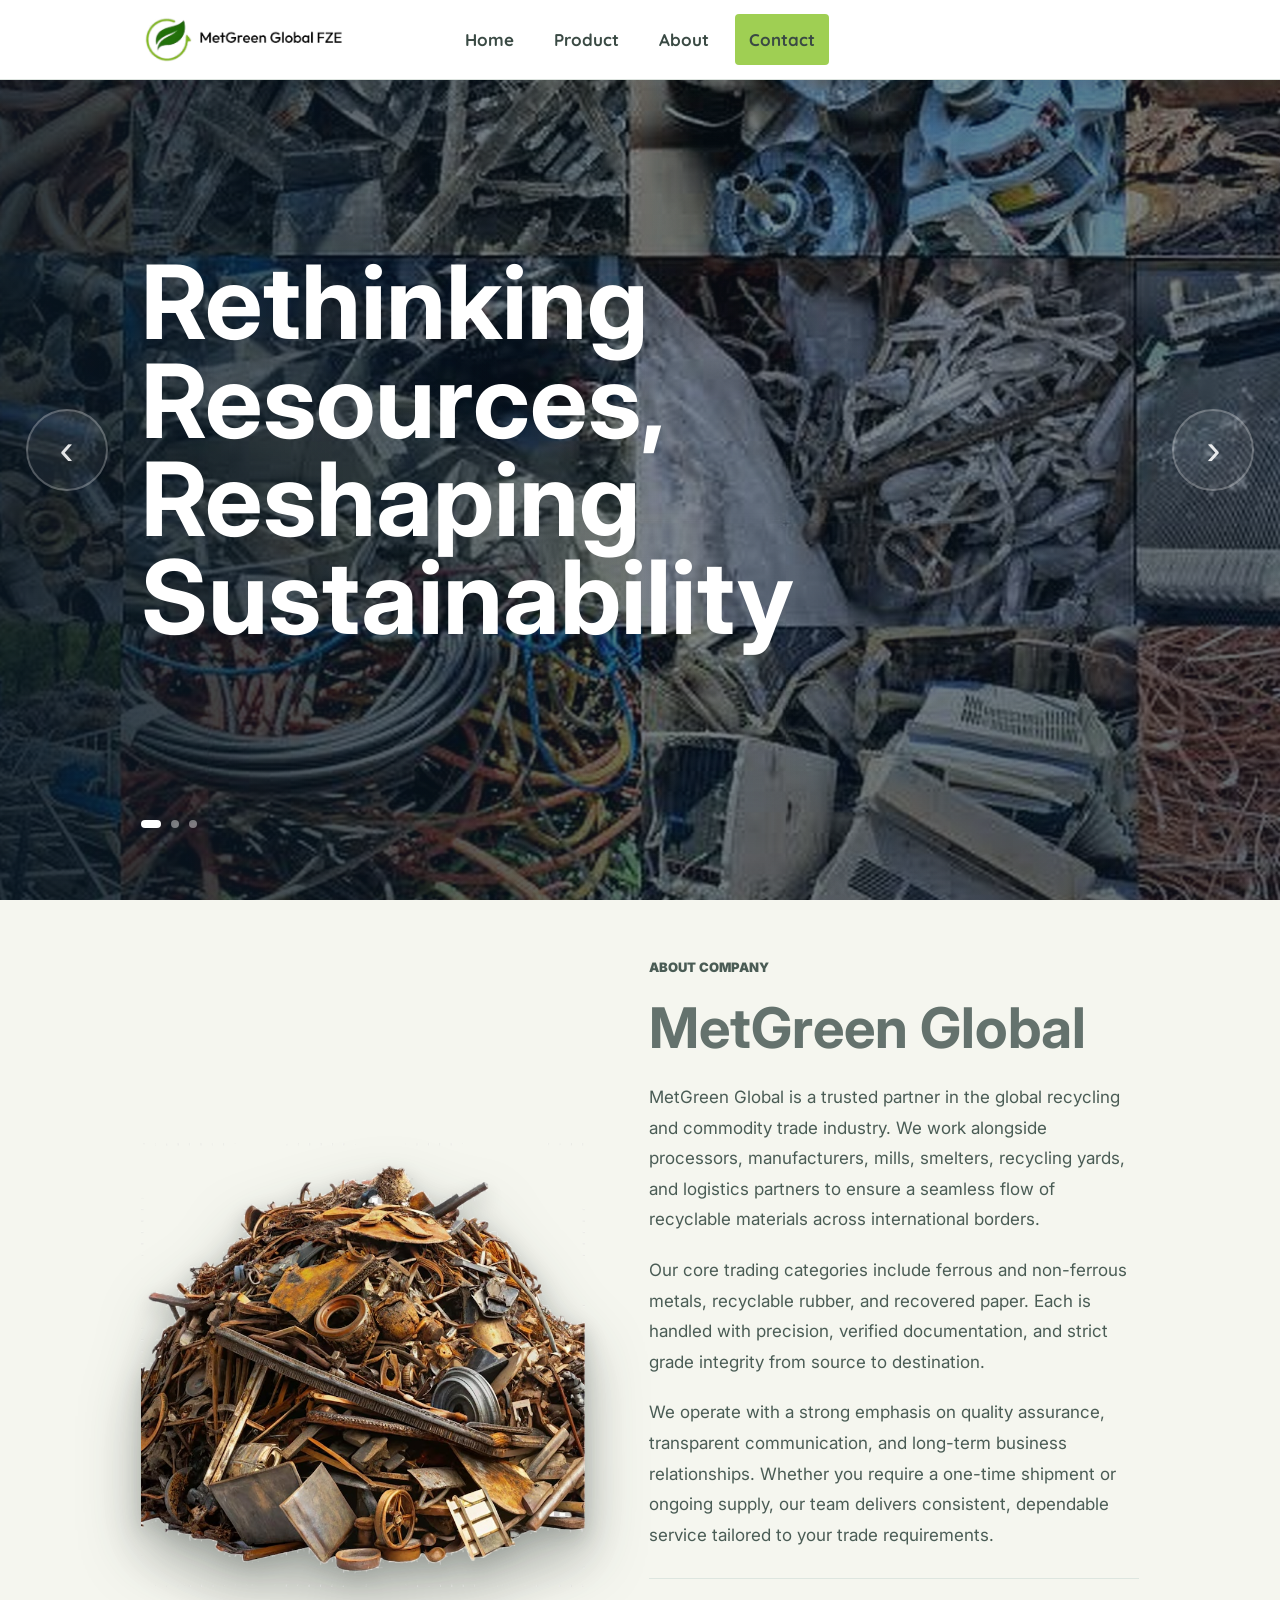
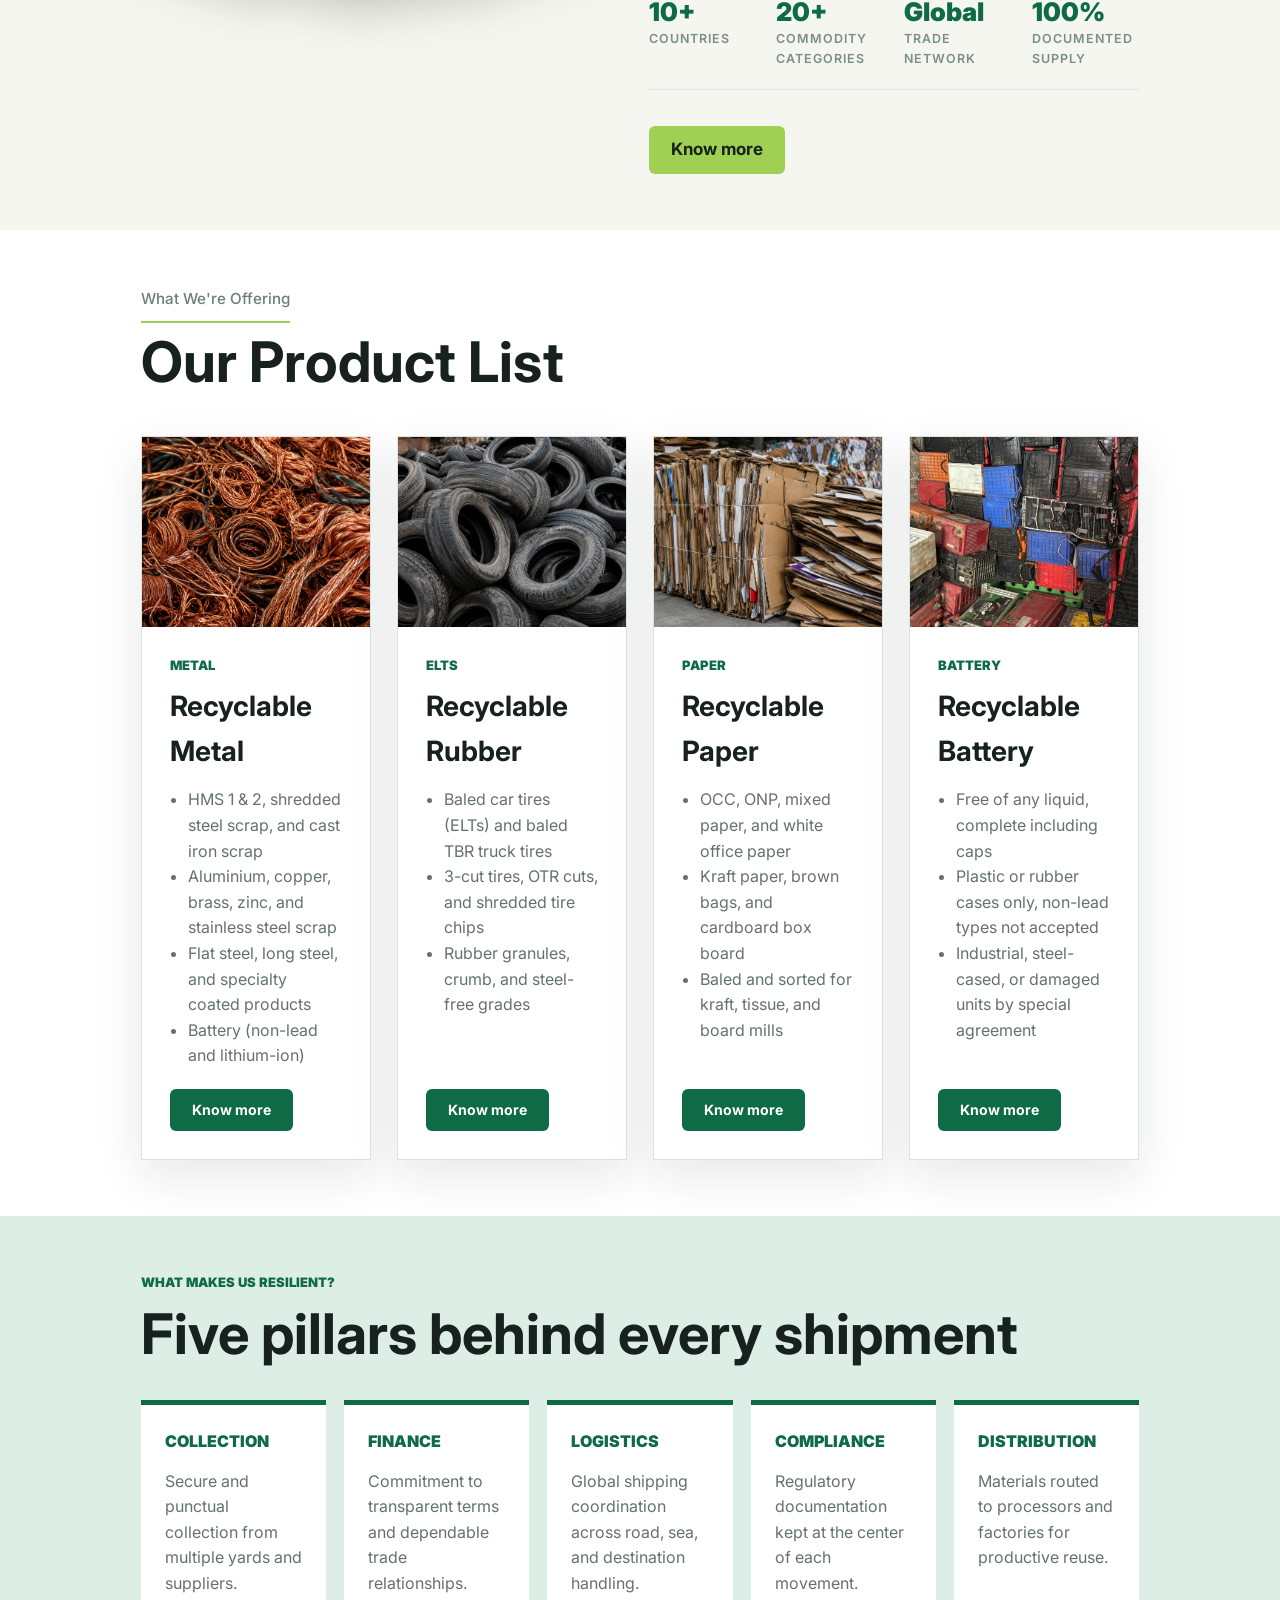
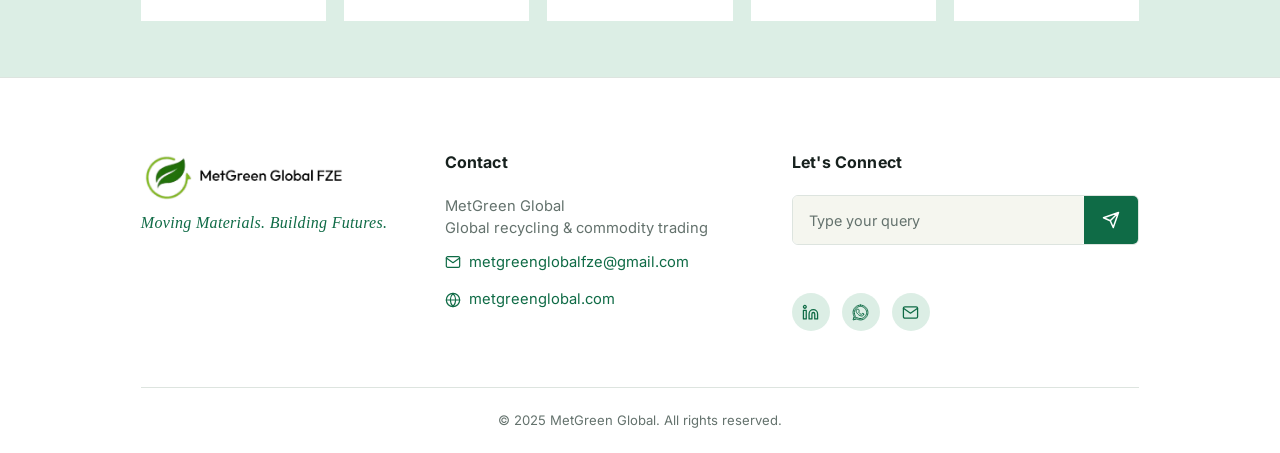
==== index.html @ 87e5426e "Add files via upload upload 1" ====
<!DOCTYPE html>
<html lang="en">
  <head>
    <meta charset="UTF-8" />
    <meta name="viewport" content="width=device-width, initial-scale=1.0" />
    <meta
      name="description"
      content="Met Green Global recycling commodities website for rubber, paper, metal, logistics, compliance, and global distribution."
    />
    <title>Met Green Global | Recycling for a Greener Tomorrow</title>
    <link rel="preconnect" href="https://fonts.googleapis.com" />
    <link rel="preconnect" href="https://fonts.gstatic.com" crossorigin />
    <link href="https://fonts.googleapis.com/css2?family=Inter:wght@400;500;600;700;800;900&display=swap" rel="stylesheet" />
    <link href="https://fonts.googleapis.com/css2?family=Quicksand:wght@500;600;700&display=swap" rel="stylesheet" />
    <link rel="stylesheet" href="styles.css" />
  </head>
  <body>
    <!-- Page transition loader -->
    <div id="page-loader" aria-hidden="true">
      <div class="loader-logo">
        <img src="logo-icon-transparent.png" alt="MetGreen Global logo" />
        <div class="loader-wordmark">
          <strong>MetGreen</strong>
          <small>Global</small>
        </div>
      </div>
      <div class="loader-bar"></div>
    </div>

    <header class="topbar">
      <a class="logo" href="#home" aria-label="Met Green Global home">
        <img class="logo-mark" src="metgreen-logo-footer.png" alt="Met Green Global FZE" />
      </a>

      <nav class="primary-nav" id="primary-nav" aria-label="Primary navigation">
        <a href="#home">Home</a>
        <a href="product.html">Product</a>
        <a href="about.html">About</a>
        <a class="nav-contact" href="contact.html">Contact</a>
      </nav>

      <button class="menu-toggle" type="button" aria-expanded="false" aria-controls="primary-nav">
        <span></span><span></span><span></span>
      </button>
    </header>

    <main>
      <section class="hero hero-slider" id="home" aria-label="Met Green Global highlights">
        <div class="hero-slide active slide-recycle" data-slide="0">
          <div class="slide-bg"></div>
          <div class="hero-copy">
            <h1>Rethinking Resources,<br />Reshaping Sustainability</h1>
          </div>
        </div>

        <div class="hero-slide slide-yard" data-slide="1">
          <div class="slide-bg"></div>
          <div class="hero-copy">
            <h1>Recycle The Present<br />Save The Future</h1>
          </div>
        </div>

        <div class="hero-slide slide-earth" data-slide="2">
          <div class="slide-bg"></div>
          <div class="hero-copy">
            <h1>Every Shipment,<br />A Step Toward A Greener Planet</h1>
          </div>
        </div>

        <div class="hero-controls" aria-label="Slider controls">
          <button class="hero-arrow" type="button" data-direction="-1" aria-label="Previous slide">‹</button>
          <button class="hero-arrow" type="button" data-direction="1" aria-label="Next slide">›</button>
        </div>

        <div class="hero-dots" aria-label="Choose slide">
          <button class="active" type="button" data-dot="0" aria-label="Show slide 1"></button>
          <button type="button" data-dot="1" aria-label="Show slide 2"></button>
          <button type="button" data-dot="2" aria-label="Show slide 3"></button>
        </div>
      </section>

      <!-- SERVICE STRIP — commented out for later use
      <section class="service-strip" aria-label="Company strengths">
        <article>
          <span class="service-number">01</span>
          <span class="service-icon" aria-hidden="true">
            <svg viewBox="0 0 24 24">
              <path d="M3 7h18M5 7l2 12h10l2-12M8 7V5a2 2 0 0 1 2-2h4a2 2 0 0 1 2 2v2" />
            </svg>
          </span>
          <h2>Global sourcing</h2>
          <p>Verified yards, recyclers, processors, and industrial supply partners.</p>
        </article>
        <article>
          <span class="service-number">02</span>
          <span class="service-icon" aria-hidden="true">
            <svg viewBox="0 0 24 24">
              <path d="M4 7h16v10H4zM8 7V5h8v2M8 17v2h8v-2M12 10v4M10 12h4" />
            </svg>
          </span>
          <h2>Trade finance</h2>
          <p>Clear purchase terms, timely communication, and reliable documentation.</p>
        </article>
        <article>
          <span class="service-number">03</span>
          <span class="service-icon" aria-hidden="true">
            <svg viewBox="0 0 24 24">
              <path d="M3 16V6h11v10M14 10h4l3 4v2h-7M7 18a2 2 0 1 0 0-4 2 2 0 0 0 0 4ZM18 18a2 2 0 1 0 0-4 2 2 0 0 0 0 4Z" />
            </svg>
          </span>
          <h2>Logistics control</h2>
          <p>Container planning, shipment coordination, and low-friction delivery.</p>
        </article>
      </section>
      -->

      <section class="about" id="about">
        <div class="about-main">
            <div class="about-media" aria-label="MetGreen Global recycling operations">
            <img
              class="about-img-main"
              src="scrap-metal-pile.png"
              alt="Large pile of assorted scrap metal ready for recycling"
            />
          </div>

          <div class="about-content">
            <div class="section-title">
              <p class="kicker">About Company</p>
              <h2>MetGreen Global</h2>
            </div>
            <p>
              MetGreen Global is a trusted partner in the global recycling and commodity trade industry. We work alongside processors, manufacturers, mills, smelters, recycling yards, and logistics partners to ensure a seamless flow of recyclable materials across international borders.
            </p>
            <p>
              Our core trading categories include ferrous and non-ferrous metals, recyclable rubber, and recovered paper. Each is handled with precision, verified documentation, and strict grade integrity from source to destination.
            </p>
            <p>
              We operate with a strong emphasis on quality assurance, transparent communication, and long-term business relationships. Whether you require a one-time shipment or ongoing supply, our team delivers consistent, dependable service tailored to your trade requirements.
            </p>
            <div class="about-stats-row">
              <div class="about-stat-item">
                <strong>10+</strong>
                <span>Countries</span>
              </div>
              <div class="about-stat-item">
                <strong>20+</strong>
                <span>Commodity Categories</span>
              </div>
              <div class="about-stat-item">
                <strong>Global</strong>
                <span>Trade Network</span>
              </div>
              <div class="about-stat-item">
                <strong>100%</strong>
                <span>Documented Supply</span>
              </div>
            </div>
            <a class="btn dark" href="about.html">Know more</a>
          </div>
        </div>
      </section>

      <section class="offerings" id="products">
        <div class="section-title center">
          <p class="offering-label">What We're Offering</p>
          <h2>Our Product List</h2>
        </div>

        <div class="offering-grid">
          <article class="offering-card" id="metal">
            <img
              src="Metals.png"
              alt="Metal scrap and industrial processing area"
            />
            <div>
              <p>Metal</p>
              <h3>Recyclable Metal</h3>
              <ul>
                <li>HMS 1 &amp; 2, shredded steel scrap, and cast iron scrap</li>
                <li>Aluminium, copper, brass, zinc, and stainless steel scrap</li>
                <li>Flat steel, long steel, and specialty coated products</li>
                <li>Battery (non-lead and lithium-ion)</li>
              </ul>
              <a href="metal.html">Know more</a>
            </div>
          </article>

          <article class="offering-card" id="rubber">
            <img
              src="tire.png"
              alt="Baled tire material ready for recycling"
            />
            <div>
              <p>ELTs</p>
              <h3>Recyclable Rubber</h3>
              <ul>
                <li>Baled car tires (ELTs) and baled TBR truck tires</li>
                <li>3-cut tires, OTR cuts, and shredded tire chips</li>
                <li>Rubber granules, crumb, and steel-free grades</li>
              </ul>
              <a href="rubber.html">Know more</a>
            </div>
          </article>

          <article class="offering-card" id="paper">
            <img
              src="paper.png"
              alt="Compressed paper and cardboard bales"
            />
            <div>
              <p>Paper</p>
              <h3>Recyclable Paper</h3>
              <ul>
                <li>OCC, ONP, mixed paper, and white office paper</li>
                <li>Kraft paper, brown bags, and cardboard box board</li>
                <li>Baled and sorted for kraft, tissue, and board mills</li>
              </ul>
              <a href="paper.html">Know more</a>
            </div>
          </article>

          <article class="offering-card" id="battery">
            <img
              src="battery-scrap.jpg"
              alt="Stacked scrap lead-acid batteries ready for recycling"
            />
            <div>
              <p>Battery</p>
              <h3>Recyclable Battery</h3>
              <ul>
                <li>Free of any liquid, complete including caps</li>
                <li>Plastic or rubber cases only, non-lead types not accepted</li>
                <li>Industrial, steel-cased, or damaged units by special agreement</li>
              </ul>
              <a href="battery.html">Know more</a>
            </div>
          </article>
        </div>
      </section>

      <section class="resilience">
        <div class="section-title">
          <p class="kicker">What makes us resilient?</p>
          <h2>Five pillars behind every shipment</h2>
        </div>
        <div class="pillar-grid">
          <article>
            <span>COLLECTION</span>
            <p>Secure and punctual collection from multiple yards and suppliers.</p>
          </article>
          <article>
            <span>FINANCE</span>
            <p>Commitment to transparent terms and dependable trade relationships.</p>
          </article>
          <article>
            <span>LOGISTICS</span>
            <p>Global shipping coordination across road, sea, and destination handling.</p>
          </article>
          <article>
            <span>COMPLIANCE</span>
            <p>Regulatory documentation kept at the center of each movement.</p>
          </article>
          <article>
            <span>DISTRIBUTION</span>
            <p>Materials routed to processors and factories for productive reuse.</p>
          </article>
        </div>
      </section>

    </main>

    <footer class="footer">
      <div class="footer-main">
        <!-- Brand -->
        <div class="footer-brand">
          <a class="logo" href="#home" aria-label="Met Green Global home">
            <img class="logo-mark" src="metgreen-logo-footer.png" alt="Met Green Global FZE" />
          </a>
          <p class="footer-tagline">Moving Materials. Building Futures.</p>
        </div>


        <!-- Contact -->
        <div class="footer-col">
          <h4>Contact</h4>
          <ul class="footer-contact-list">
            <li>MetGreen Global<br/>Global recycling &amp; commodity trading</li>
            <li>
              <a href="https://mail.google.com/mail/?view=cm&amp;fs=1&amp;to=metgreenglobalfze@gmail.com" target="_blank" rel="noopener noreferrer">
                <svg viewBox="0 0 24 24"><path d="M4 4h16c1.1 0 2 .9 2 2v12c0 1.1-.9 2-2 2H4c-1.1 0-2-.9-2-2V6c0-1.1.9-2 2-2z"/><path d="M22 6l-10 7L2 6"/></svg>
                metgreenglobalfze@gmail.com
              </a>
            </li>
            <li>
              <a href="https://metgreenglobal.com" target="_blank" rel="noopener noreferrer">
                <svg viewBox="0 0 24 24"><circle cx="12" cy="12" r="10"/><path d="M2 12h20M12 2a15.3 15.3 0 0 1 4 10 15.3 15.3 0 0 1-4 10 15.3 15.3 0 0 1-4-10 15.3 15.3 0 0 1 4-10z"/></svg>
                metgreenglobal.com
              </a>
            </li>
          </ul>
        </div>

        <!-- Newsletter -->
        <div class="footer-col">
          <h4>Let's Connect</h4>
          <form class="footer-newsletter-form" onsubmit="return false;">
            <input type="text" placeholder="Type your query" aria-label="Your query" />
            <button type="submit" aria-label="Send query">
              <svg viewBox="0 0 24 24"><path d="M22 2L11 13M22 2l-7 20-4-9-9-4 20-7z"/></svg>
            </button>
          </form>
          <div class="footer-socials">
            <a href="#" aria-label="LinkedIn">
              <svg viewBox="0 0 24 24"><path d="M16 8a6 6 0 0 1 6 6v7h-4v-7a2 2 0 0 0-2-2 2 2 0 0 0-2 2v7h-4v-7a6 6 0 0 1 6-6z"/><rect x="2" y="9" width="4" height="12"/><circle cx="4" cy="4" r="2"/></svg>
            </a>
            <a href="https://wa.me/971554835509" target="_blank" rel="noopener noreferrer" aria-label="WhatsApp">
              <svg viewBox="0 0 32 32" fill="currentColor"><path d="M16 2C8.28 2 2 8.28 2 16c0 2.46.67 4.88 1.95 7.02L2 30l7.18-1.88A13.94 13.94 0 0 0 16 30c7.72 0 14-6.28 14-14S23.72 2 16 2zm0 25.5c-2.2 0-4.35-.6-6.22-1.72l-.45-.27-4.26 1.12 1.13-4.14-.3-.47A11.44 11.44 0 0 1 4.5 16C4.5 9.6 9.6 4.5 16 4.5S27.5 9.6 27.5 16 22.4 27.5 16 27.5zm6.27-8.55c-.34-.17-2.03-1-2.35-1.12-.32-.11-.55-.17-.78.17-.23.34-.9 1.12-1.1 1.35-.2.23-.4.26-.74.09-.34-.17-1.44-.53-2.74-1.69-1.01-.9-1.7-2.01-1.9-2.35-.2-.34-.02-.52.15-.69.15-.15.34-.4.51-.6.17-.2.23-.34.34-.57.11-.23.06-.43-.03-.6-.09-.17-.78-1.88-1.07-2.57-.28-.67-.57-.58-.78-.59H9.8c-.23 0-.6.09-.91.43-.31.34-1.2 1.17-1.2 2.86s1.23 3.32 1.4 3.55c.17.23 2.42 3.7 5.87 5.19.82.35 1.46.56 1.96.72.82.26 1.57.22 2.16.13.66-.1 2.03-.83 2.32-1.63.29-.8.29-1.49.2-1.63-.08-.14-.31-.23-.65-.4z"/></svg>
            </a>
            <a href="https://mail.google.com/mail/?view=cm&amp;fs=1&amp;to=metgreenglobalfze@gmail.com" target="_blank" rel="noopener noreferrer" aria-label="Email">
              <svg viewBox="0 0 24 24"><path d="M4 4h16c1.1 0 2 .9 2 2v12c0 1.1-.9 2-2 2H4c-1.1 0-2-.9-2-2V6c0-1.1.9-2 2-2z"/><path d="M22 6l-10 7L2 6"/></svg>
            </a>
          </div>
        </div>
      </div>
      <div class="footer-bottom">
        &copy; 2025 MetGreen Global. All rights reserved.
      </div>
    </footer>

    <script src="script.js"></script>
  </body>
</html>
---- styles.css ----
:root {
  --ink: #17211e;
  --muted: #64726d;
  --green: #0f6b46;
  --green-2: #dceee5;
  --lime: #9fcf53;
  --sand: #f5f6ef;
  --paper: #ffffff;
  --line: #dde4df;
  --shadow: 0 16px 44px rgba(23, 33, 30, 0.1);
}

* {
  box-sizing: border-box;
}

html {
  scroll-behavior: smooth;
}

body {
  margin: 0;
  color: var(--ink);
  background: var(--sand);
  font-family: 'Inter', Arial, Helvetica, sans-serif;
  line-height: 1.6;
}

a {
  color: inherit;
  text-decoration: none;
}

img {
  display: block;
  max-width: 100%;
}

.topbar {
  position: fixed;
  top: 0;
  left: 0;
  right: 0;
  z-index: 50;
  display: grid;
  grid-template-columns: 1fr auto 1fr;
  align-items: center;
  min-height: 80px;
  padding: 0 11vw;
  background: #ffffff;
  border-bottom: 1px solid var(--line);
  box-shadow: 0 2px 16px rgba(23, 33, 30, 0.08);
}

.topbar::after { display: none; }

.logo {
  display: inline-flex;
  align-items: center;
  gap: 12px;
  min-width: max-content;
  padding: 4px 0;
  transition: transform 180ms ease;
}

.logo:hover {
  transform: translateY(-1px);
}

.logo-mark {
  display: block;
  height: 48px;
  width: auto;
}

.logo-emblem {
  position: relative;
  display: grid;
  width: 58px;
  height: 58px;
  place-items: center;
  background: transparent;
  border: 0;
  border-radius: 50%;
  box-shadow: none;
}

.logo-emblem::after {
  display: none;
}

.logo-emblem svg {
  position: relative;
  z-index: 1;
  width: 58px;
  height: 58px;
  filter: drop-shadow(0 3px 3px rgba(19, 76, 31, 0.18));
}

.logo-ring,
.logo-arrow {
  display: initial;
  fill: none;
  stroke-linecap: round;
  stroke-linejoin: round;
  stroke-width: 5.2;
}

.logo-leaf {
  stroke: rgba(255, 255, 255, 0.26);
  stroke-width: 0.8;
}

.logo-wordmark {
  display: grid;
  gap: 2px;
}

.logo-wordmark strong {
  color: #fff;
  font-size: 23px;
  line-height: 1;
  letter-spacing: 0;
  text-shadow: 0 1px 4px rgba(0,0,0,0.3);
}

.logo-wordmark small {
  color: #9fcf53;
  font-size: 12px;
  font-weight: 900;
  letter-spacing: 0.12em;
  line-height: 1;
  text-transform: uppercase;
}

.nav-left {
  display: flex;
  align-items: center;
  gap: 4px;
  justify-content: flex-start;
}

.nav-right {
  display: flex;
  align-items: center;
  gap: 4px;
  justify-content: flex-end;
}

.primary-nav {
  display: flex;
  justify-content: flex-end;
  gap: 12px;
  color: #3a4a44;
  font-weight: 700;
  font-family: "Quicksand", "Inter", sans-serif;
}

.nav-left a,
.nav-right a {
  padding: 10px 16px;
  border-radius: 4px;
  font-weight: 700;
  font-size: 0.95rem;
  color: var(--ink);
  text-decoration: none;
  transition: color 0.15s, background 0.15s;
}

.nav-left a:hover,
.nav-right a:hover {
  color: var(--green);
  background: #eef7ea;
}

.primary-nav a {
  padding: 12px 14px;
  border-radius: 4px;
  font-size: 1.0625rem;
}

.primary-nav a:hover {
  color: var(--green);
  background: #eef7ea;
}

.primary-nav a:hover,
.text-link:hover,
.footer a:hover {
  color: var(--green);
}

.btn {
  display: inline-flex;
  align-items: center;
  justify-content: center;
  min-height: 48px;
  padding: 0 22px;
  border-radius: 4px;
  font-weight: 800;
}

.nav-contact {
  color: #3a4a44;
  background: var(--lime);
}

.btn.dark,
.btn.light {
  color: #17211e;
  background: #9fcf53;
  border: 0;
  cursor: pointer;
  border-radius: 6px;
  font-weight: 700;
}

.btn.light {
  background: rgba(255, 255, 255, 0.18);
  border: 1px solid rgba(255, 255, 255, 0.48);
  backdrop-filter: blur(8px);
}

.btn.dark:hover,
.btn.light:hover,
.nav-contact:hover {
  color: #17211e;
  background: #b5dd6a;
}

.nav-contact:hover {
  color: #3a4a44;
}

.menu-toggle {
  display: none;
  width: 44px;
  height: 44px;
  padding: 10px;
  background: transparent;
  border: 1px solid var(--line);
  border-radius: 6px;
}

.menu-toggle span {
  display: block;
  height: 2px;
  margin: 5px 0;
  background: var(--ink);
}

.kicker {
  margin: 0 0 12px;
  color: var(--green);
  font-size: 13px;
  font-weight: 900;
  letter-spacing: 0;
  text-transform: uppercase;
}

section {
  padding: 56px 11vw;
}

.hero {
  position: relative;
  min-height: 100vh;
  padding: 0;
  overflow: hidden;
  color: #fff;
  background: #0f1815;
}

.hero-slide {
  position: absolute;
  inset: 0;
  display: flex;
  align-items: center;
  min-height: inherit;
  padding: 8vw 11vw;
  opacity: 0;
  visibility: hidden;
  transition: opacity 700ms ease, visibility 700ms ease;
  overflow: hidden;
  pointer-events: none;
}

.hero-slide.active {
  pointer-events: auto;
}

.slide-bg {
  position: absolute;
  inset: 0;
  background-position: center;
  background-size: cover;
  transform: scale(1);
  z-index: 0;
}

@keyframes kenBurnsIn {
  from { transform: scale(1); }
  to   { transform: scale(1.12); }
}

.hero-slide::before {
  position: absolute;
  inset: 0;
  content: "";
  z-index: 1;
  background:
    linear-gradient(90deg, rgba(8, 22, 34, 0.82), rgba(8, 22, 34, 0.34) 55%, rgba(8, 22, 34, 0.46)),
    linear-gradient(180deg, rgba(8, 22, 34, 0.1), rgba(8, 22, 34, 0.34));
}

.hero-slide.active {
  opacity: 1;
  visibility: visible;
}

.hero-slide.active .slide-bg {
  animation: kenBurnsIn 8s ease-in-out forwards;
}

.slide-ship .slide-bg {
  background-image: url("hero-metal-trade.jpg");
  background-position: center 12%;
}
.slide-recycle .slide-bg {
  background-image: url("hero-scrap-collage.jpg");
}
.slide-yard .slide-bg {
  background-image: url("hero-recycle-yard.jpg");
}
.slide-containers .slide-bg {
  background-image: url("hero-containers.jpg");
}
.slide-earth .slide-bg {
  background-image: url("hero-earth.jpg");
}


.hero-copy {
  position: relative;
  z-index: 1;
  max-width: 860px;
}

@keyframes heroSlideIn {
  from {
    opacity: 0;
    transform: translateY(48px);
  }
  to {
    opacity: 1;
    transform: translateY(0);
  }
}

.hero-slide.active .hero-copy {
  animation: heroSlideIn 0.75s cubic-bezier(0.22, 0.61, 0.36, 1) both;
}

.hero-slide.active .hero-copy h1 {
  animation: heroSlideIn 0.75s 0.1s cubic-bezier(0.22, 0.61, 0.36, 1) both;
}

.hero .kicker {
  color: rgba(255, 255, 255, 0.78);
}

.hero h1 {
  max-width: 900px;
  margin: 0;
  color: #fff;
  font-size: clamp(54px, 8vw, 118px);
  line-height: 0.96;
  letter-spacing: 0;
}

.hero p {
  max-width: 680px;
  margin: 28px 0;
  color: rgba(255, 255, 255, 0.82);
  font-size: 21px;
}

.hero .btn {
  width: fit-content;
}

.hero-controls {
  position: absolute;
  z-index: 10;
  top: 50%;
  left: 0;
  right: 0;
  display: flex;
  justify-content: space-between;
  padding: 0 2vw;
  transform: translateY(-50%);
  pointer-events: none;
}

.hero-controls .hero-arrow {
  pointer-events: all;
  cursor: pointer;
}

.hero-arrow {
  display: grid;
  width: 82px;
  height: 82px;
  place-items: center;
  color: rgba(255, 255, 255, 0.88);
  background: rgba(255, 255, 255, 0.07);
  border: 2px solid rgba(255, 255, 255, 0.24);
  border-radius: 50%;
  font-size: 42px;
  line-height: 1;
  cursor: pointer;
}

.hero-arrow:hover {
  background: rgba(15, 107, 70, 0.66);
  border-color: rgba(255, 255, 255, 0.56);
}

.hero-dots {
  position: absolute;
  z-index: 2;
  bottom: 72px;
  left: 11vw;
  display: flex;
  gap: 10px;
}

.hero-dots button {
  width: 8px;
  height: 8px;
  padding: 0;
  background: rgba(255, 255, 255, 0.42);
  border: 0;
  border-radius: 50%;
  cursor: pointer;
}

.hero-dots button.active {
  width: 20px;
  background: #fff;
  border-radius: 99px;
}

.service-strip {
  display: grid;
  grid-template-columns: repeat(3, minmax(0, 1fr));
  gap: 0;
  padding: 0;
  background:
    radial-gradient(circle at 18% 0%, rgba(159, 207, 83, 0.16), transparent 28%),
    linear-gradient(135deg, #101b17, #14231e);
}

.service-strip article {
  position: relative;
  min-height: 220px;
  padding: 42px 46px 46px;
  color: #fff;
  border-right: 1px solid rgba(255, 255, 255, 0.12);
  overflow: hidden;
  transition: background 200ms ease, transform 200ms ease;
}

.service-strip article::before {
  position: absolute;
  inset: auto 28px 0;
  height: 4px;
  content: "";
  background: linear-gradient(90deg, var(--lime), var(--green));
  border-radius: 999px 999px 0 0;
  opacity: 0.78;
}

.service-strip article::after {
  position: absolute;
  top: -70px;
  right: -50px;
  width: 170px;
  height: 170px;
  content: "";
  background: rgba(159, 207, 83, 0.08);
  border-radius: 50%;
}

.service-strip article:hover {
  background: rgba(255, 255, 255, 0.035);
  transform: translateY(-3px);
}

.service-strip article:last-child {
  border-right: 0;
}

.service-number {
  position: relative;
  z-index: 1;
  display: inline-block;
  color: var(--lime);
  font-size: 15px;
  font-weight: 900;
}

.service-icon {
  position: relative;
  z-index: 1;
  display: grid;
  width: 54px;
  height: 54px;
  margin: 20px 0 18px;
  place-items: center;
  color: #fff;
  background: rgba(255, 255, 255, 0.08);
  border: 1px solid rgba(159, 207, 83, 0.35);
  border-radius: 8px;
}

.service-icon svg {
  width: 28px;
  height: 28px;
}

.service-icon path {
  fill: none;
  stroke: currentColor;
  stroke-linecap: round;
  stroke-linejoin: round;
  stroke-width: 1.8;
}

.service-strip h2 {
  position: relative;
  z-index: 1;
  margin: 0 0 10px;
  font-size: 28px;
  line-height: 1.12;
}

.service-strip p {
  position: relative;
  z-index: 1;
  max-width: 520px;
  margin: 0;
  color: rgba(255, 255, 255, 0.7);
  font-size: 17px;
}

.section-title h2 {
  margin: 0;
  font-size: clamp(30px, 4.4vw, 56px);
  line-height: 1.05;
  letter-spacing: 0;
}

.section-title.center {
  max-width: 820px;
  margin: 0 0 44px;
  text-align: left;
}

.offering-label {
  font-size: 0.95rem;
  font-weight: 500;
  color: #6b7f79;
  margin: 0 0 10px;
  padding-bottom: 10px;
  border-bottom: 2px solid #9fcf53;
  display: inline-block;
}

.about {
  background: var(--sand);
}

.about-main {
  display: grid;
  grid-template-columns: minmax(360px, 0.95fr) minmax(0, 1.05fr);
  gap: 64px;
  align-items: center;
}

.about-media {
  position: relative;
}

.about-media img {
  width: 100%;
  height: auto;
  object-fit: contain;
  filter: drop-shadow(0 28px 30px rgba(23, 33, 30, 0.3))
    drop-shadow(0 8px 10px rgba(23, 33, 30, 0.18));
}

.about-badge {
  position: absolute;
  right: 36px;
  bottom: 240px;
  display: grid;
  width: 160px;
  height: 160px;
  place-items: center;
  padding: 22px;
  color: #fff;
  text-align: center;
  background: var(--green);
  border: 8px solid var(--sand);
  border-radius: 50%;
  box-shadow: var(--shadow);
}

.about-badge strong {
  display: block;
  font-size: 28px;
  line-height: 1;
}

.about-badge span {
  font-size: 13px;
  font-weight: 800;
  line-height: 1.25;
}

.about-content {
  color: var(--muted);
  font-size: 17px;
  display: flex;
  flex-direction: column;
  gap: 0;
}

.about-content .section-title {
  margin-bottom: 1.4em;
}

.about-content p {
  margin: 0 0 20px;
  line-height: 1.8;
  color: #4a5c55;
}

.about-content p:first-of-type {
  margin-top: 0;
}

.about-content .btn {
  margin-top: 12px;
  align-self: flex-start;
}

.about-stats-row {
  display: flex;
  flex-wrap: nowrap;
  gap: 16px 20px;
  margin: 8px 0 24px;
  padding: 20px 0;
  border-top: 1px solid #dde6e0;
  border-bottom: 1px solid #dde6e0;
}

.about-stat-item {
  display: flex;
  flex-direction: column;
  flex: 1 1 0;
  min-width: 0;
  gap: 4px;
}

.about-stat-item strong {
  font-size: 1.6rem;
  font-weight: 900;
  color: #0f6b46;
  line-height: 1;
}

.about-stat-item span {
  font-size: 0.78rem;
  text-transform: uppercase;
  letter-spacing: 0.08em;
  color: #7a8f87;
  font-weight: 600;
}

.text-link {
  display: inline-flex;
  margin-top: 12px;
  color: var(--ink);
  font-weight: 900;
  border-bottom: 2px solid var(--green);
}

.offerings {
  background: var(--paper);
}

.offering-grid {
  display: grid;
  grid-template-columns: repeat(4, minmax(0, 1fr));
  gap: 26px;
}

.offering-card {
  display: grid;
  grid-template-rows: auto 1fr;
  min-height: 100%;
  overflow: hidden;
  position: relative;
  background: var(--paper);
  border: 1px solid var(--line);
  box-shadow: var(--shadow);
  transition: transform 0.3s ease, box-shadow 0.3s ease;
}

.offering-card:hover {
  transform: translateY(-4px);
  box-shadow: 0 24px 56px rgba(23, 33, 30, 0.16);
}

.offering-card::after {
  content: "";
  position: absolute;
  inset: 0;
  background: linear-gradient(
    115deg,
    transparent 25%,
    rgba(255, 255, 255, 0.5) 45%,
    rgba(159, 207, 83, 0.55) 50%,
    rgba(255, 255, 255, 0.5) 55%,
    transparent 75%
  );
  transform: translateX(-130%);
  transition: transform 0.85s ease;
  pointer-events: none;
  z-index: 2;
}

.offering-card:hover::after {
  transform: translateX(130%);
}

.offering-card img {
  width: 100%;
  aspect-ratio: 1.2 / 1;
  object-fit: cover;
}

.offering-card div {
  padding: 28px;
  display: flex;
  flex-direction: column;
}

.offering-card p {
  margin: 0 0 8px;
  color: var(--green);
  font-size: 13px;
  font-weight: 900;
  text-transform: uppercase;
}

.offering-card h3 {
  margin: 0 0 14px;
  font-size: 28px;
}

.offering-card ul {
  min-height: 122px;
  margin: 0 0 20px;
  padding-left: 18px;
  color: var(--muted);
}

.offering-card a {
  display: inline-block;
  align-self: flex-start;
  margin-top: auto;
  padding: 10px 22px;
  background: #0f6b46;
  color: #fff;
  font-weight: 700;
  font-size: 0.88rem;
  border-radius: 6px;
  text-decoration: none;
  transition: background 0.2s;
}
.offering-card a:hover {
  background: #9fcf53;
  color: #17211e;
}

.resilience {
  background: var(--green-2);
}

.pillar-grid {
  display: grid;
  grid-template-columns: repeat(5, minmax(0, 1fr));
  gap: 18px;
  margin-top: 36px;
}

.pillar-grid article {
  min-height: 190px;
  padding: 24px;
  background: var(--paper);
  border-top: 5px solid var(--green);
}

.pillar-grid span {
  display: block;
  margin-bottom: 14px;
  color: var(--green);
  font-weight: 900;
}

.pillar-grid p {
  margin: 0;
  color: var(--muted);
}

.journey {
  background: var(--sand);
}

.timeline {
  display: grid;
  grid-template-columns: repeat(4, minmax(0, 1fr));
  border: 1px solid var(--line);
  background: var(--paper);
}

.timeline article {
  padding: 32px;
  border-right: 1px solid var(--line);
}

.timeline article:last-child {
  border-right: 0;
}

.timeline time {
  color: var(--green);
  font-size: 36px;
  font-weight: 900;
  line-height: 1;
}

.timeline h3 {
  margin: 20px 0 10px;
  font-size: 22px;
}

.timeline p {
  margin: 0;
  color: var(--muted);
}

label {
  display: grid;
  gap: 8px;
  color: var(--ink);
  font-weight: 900;
}

input,
select,
textarea {
  width: 100%;
  min-height: 48px;
  padding: 12px 14px;
  color: var(--ink);
  background: var(--paper);
  border: 1px solid #cfd9d4;
  border-radius: 4px;
  font: inherit;
}

textarea {
  resize: vertical;
}

.form-status {
  min-height: 24px;
  margin: 0;
  color: var(--green);
  font-weight: 900;
}

.footer {
  background: #fff;
  color: var(--ink);
  padding: 72px 11vw 0;
  border-top: 1px solid var(--line);
}

.footer-main {
  display: grid;
  grid-template-columns: 1.4fr 1.6fr 1.6fr;
  gap: 0;
  padding-bottom: 56px;
  border-bottom: 1px solid var(--line);
  justify-content: space-between;
  align-items: start;
}

.footer-brand .logo {
  margin-bottom: 6px;
}

.footer-brand .logo .logo-wordmark strong {
  color: var(--ink);
  text-shadow: none;
}

.footer-tagline {
  font-family: 'Georgia', 'Times New Roman', serif;
  font-style: italic;
  font-size: 1rem;
  color: var(--green);
  letter-spacing: 0.02em;
  margin: 0;
  line-height: 1.4;
}

.footer-col h4 {
  font-size: 1rem;
  font-weight: 700;
  color: var(--ink);
  margin: 0 0 20px;
  letter-spacing: 0.01em;
}

.footer-col nav {
  display: flex;
  flex-direction: column;
  gap: 12px;
}

.footer-col nav a {
  color: var(--muted);
  font-size: 0.92rem;
  text-decoration: none;
  transition: color 0.2s;
}

.footer-col nav a:hover { color: var(--green); }

.footer-contact-list {
  list-style: none;
  padding: 0;
  margin: 0;
  display: flex;
  flex-direction: column;
  gap: 12px;
}

.footer-contact-list li {
  color: var(--muted);
  font-size: 0.92rem;
  line-height: 1.5;
}

.footer-contact-list li a {
  color: var(--green);
  text-decoration: none;
  display: inline-flex;
  align-items: center;
  gap: 8px;
  transition: opacity 0.2s;
}

.footer-contact-list li a:hover { opacity: 0.7; }

.footer-contact-list li a svg {
  width: 16px;
  height: 16px;
  stroke: var(--green);
  fill: none;
  stroke-width: 1.8;
  stroke-linecap: round;
  stroke-linejoin: round;
  flex-shrink: 0;
}

.footer-newsletter-form {
  display: flex;
  margin-top: 4px;
  border-radius: 6px;
  overflow: hidden;
  border: 1px solid var(--line);
}

.footer-newsletter-form input {
  flex: 1;
  padding: 12px 16px;
  background: var(--sand);
  border: none;
  color: var(--ink);
  font-size: 0.9rem;
  outline: none;
}

.footer-newsletter-form input::placeholder { color: var(--muted); }

.footer-newsletter-form button {
  padding: 12px 18px;
  background: var(--green);
  border: none;
  cursor: pointer;
  display: flex;
  align-items: center;
  justify-content: center;
  transition: background 0.2s;
}

.footer-newsletter-form button:hover { background: #0c5a3c; }

.newsletter-status {
  min-height: 18px;
  margin: 10px 0 0;
  color: var(--green);
  font-size: 0.82rem;
  font-weight: 700;
}

.footer-newsletter-form button svg {
  width: 18px;
  height: 18px;
  stroke: #fff;
  fill: none;
  stroke-width: 2;
  stroke-linecap: round;
  stroke-linejoin: round;
}

.footer-socials {
  display: flex;
  gap: 12px;
  margin-top: 20px;
}

.footer-socials a {
  width: 38px;
  height: 38px;
  border-radius: 50%;
  background: var(--green-2);
  color: var(--green);
  display: flex;
  align-items: center;
  justify-content: center;
  transition: background 0.2s, color 0.2s;
  text-decoration: none;
}

.footer-socials a:hover { background: var(--green); color: #fff; }

.footer-socials a svg {
  width: 17px;
  height: 17px;
  stroke: var(--green);
  fill: none;
  stroke-width: 1.8;
  stroke-linecap: round;
  stroke-linejoin: round;
  transition: stroke 0.2s;
}

.footer-socials a:hover svg { stroke: #fff; }

.footer-bottom {
  padding: 22px 0;
  text-align: center;
  color: var(--muted);
  font-size: 0.82rem;
}

@media (max-width: 900px) {
  .footer-main {
    grid-template-columns: 1fr 1fr;
    gap: 40px;
  }
}

@media (max-width: 600px) {
  .footer-main {
    grid-template-columns: 1fr;
    gap: 36px;
  }
  .footer { padding: 56px 6vw 0; }
}

@media (max-width: 1080px) {
  .topbar {
    grid-template-columns: auto auto;
    padding: 0 7vw;
  }

  section {
    padding: 48px 7vw;
  }

  .menu-toggle {
    display: block;
    justify-self: end;
  }

  .primary-nav {
    display: none;
  }

  .primary-nav.open {
    position: absolute;
    top: 92px;
    right: 5vw;
    left: 5vw;
    display: grid;
    gap: 0;
    padding: 12px;
    background: var(--paper);
    border: 1px solid var(--line);
    box-shadow: var(--shadow);
  }

  .primary-nav.open a {
    padding: 14px;
  }

  .hero,
  .about-main {
    grid-template-columns: 1fr;
  }

  .hero {
    min-height: 100vh;
  }

  .hero-slide {
    padding: 10vw 7vw;
  }

  .hero-controls {
    padding: 0 3vw;
  }

  .hero-arrow {
    width: 62px;
    height: 62px;
    font-size: 34px;
  }

  .hero-dots {
    left: 7vw;
  }

  .pillar-grid {
    grid-template-columns: repeat(2, minmax(0, 1fr));
  }

  .offering-grid {
    grid-template-columns: repeat(2, minmax(0, 1fr));
  }

  .service-strip,
  .timeline {
    grid-template-columns: 1fr;
  }

  .service-strip article,
  .timeline article {
    border-right: 0;
    border-bottom: 1px solid var(--line);
  }
}

@media (max-width: 640px) {
  .about-stats-row {
    flex-wrap: wrap;
  }

  .about-stat-item {
    flex: 1 1 calc(50% - 10px);
  }

  .topbar {
    min-height: 78px;
    padding: 0 6vw;
  }

  .primary-nav.open {
    top: 78px;
  }

  .logo-mark {
    height: 36px;
  }

  .logo-emblem {
    width: 50px;
    height: 50px;
  }

  .logo-emblem svg {
    width: 50px;
    height: 50px;
  }

  .logo-wordmark strong {
    font-size: 19px;
  }

  .logo-wordmark small {
    font-size: 10px;
  }

  .hero h1 {
    font-size: 48px;
  }

  .hero p {
    font-size: 18px;
  }

  section {
    padding: 44px 6vw;
  }

  .hero {
    min-height: calc(100vh - 78px);
    padding: 0;
  }

  .hero-slide {
    align-items: flex-end;
    padding: 80px 5vw 118px;
  }

  .hero-controls {
    top: 50%;
    bottom: auto;
    transform: translateY(-50%);
    padding: 0 3vw;
  }

  .hero-arrow {
    width: 50px;
    height: 50px;
    font-size: 28px;
  }

  .hero-dots {
    bottom: 52px;
    left: 5vw;
  }

  .hero .btn {
    width: 100%;
  }

  .pillar-grid,
  .form-row,
  .offering-grid {
    grid-template-columns: 1fr;
  }
}

/* ── Page transition loader ── */
#page-loader {
  position: fixed;
  inset: 0;
  z-index: 9999;
  background: #0f6b46;
  display: flex;
  flex-direction: column;
  align-items: center;
  justify-content: center;
  gap: 24px;
  opacity: 0;
  pointer-events: none;
  transition: opacity 0.25s ease;
}

#page-loader.visible {
  opacity: 1;
  pointer-events: all;
}

#page-loader .loader-logo {
  display: flex;
  align-items: center;
  gap: 12px;
  animation: loaderPulse 1.2s ease-in-out infinite;
}

#page-loader .loader-logo img {
  width: 56px;
  height: 56px;
  object-fit: contain;
  filter: brightness(0) invert(1);
}

#page-loader .loader-wordmark {
  display: flex;
  flex-direction: column;
  line-height: 1;
}

#page-loader .loader-wordmark strong {
  font-size: 1.6rem;
  font-weight: 800;
  color: #fff;
  letter-spacing: -0.02em;
}

#page-loader .loader-wordmark small {
  font-size: 0.75rem;
  color: rgba(255,255,255,0.7);
  letter-spacing: 0.15em;
  text-transform: uppercase;
}

#page-loader .loader-bar {
  width: 160px;
  height: 3px;
  background: rgba(255,255,255,0.2);
  border-radius: 99px;
  overflow: hidden;
}

#page-loader .loader-bar::after {
  content: "";
  display: block;
  height: 100%;
  width: 40%;
  background: #9fcf53;
  border-radius: 99px;
  animation: loaderSlide 1s ease-in-out infinite;
}

@keyframes loaderPulse {
  0%, 100% { opacity: 1; transform: scale(1); }
  50% { opacity: 0.85; transform: scale(0.97); }
}

@keyframes loaderSlide {
  0% { transform: translateX(-100%); }
  100% { transform: translateX(350%); }
}
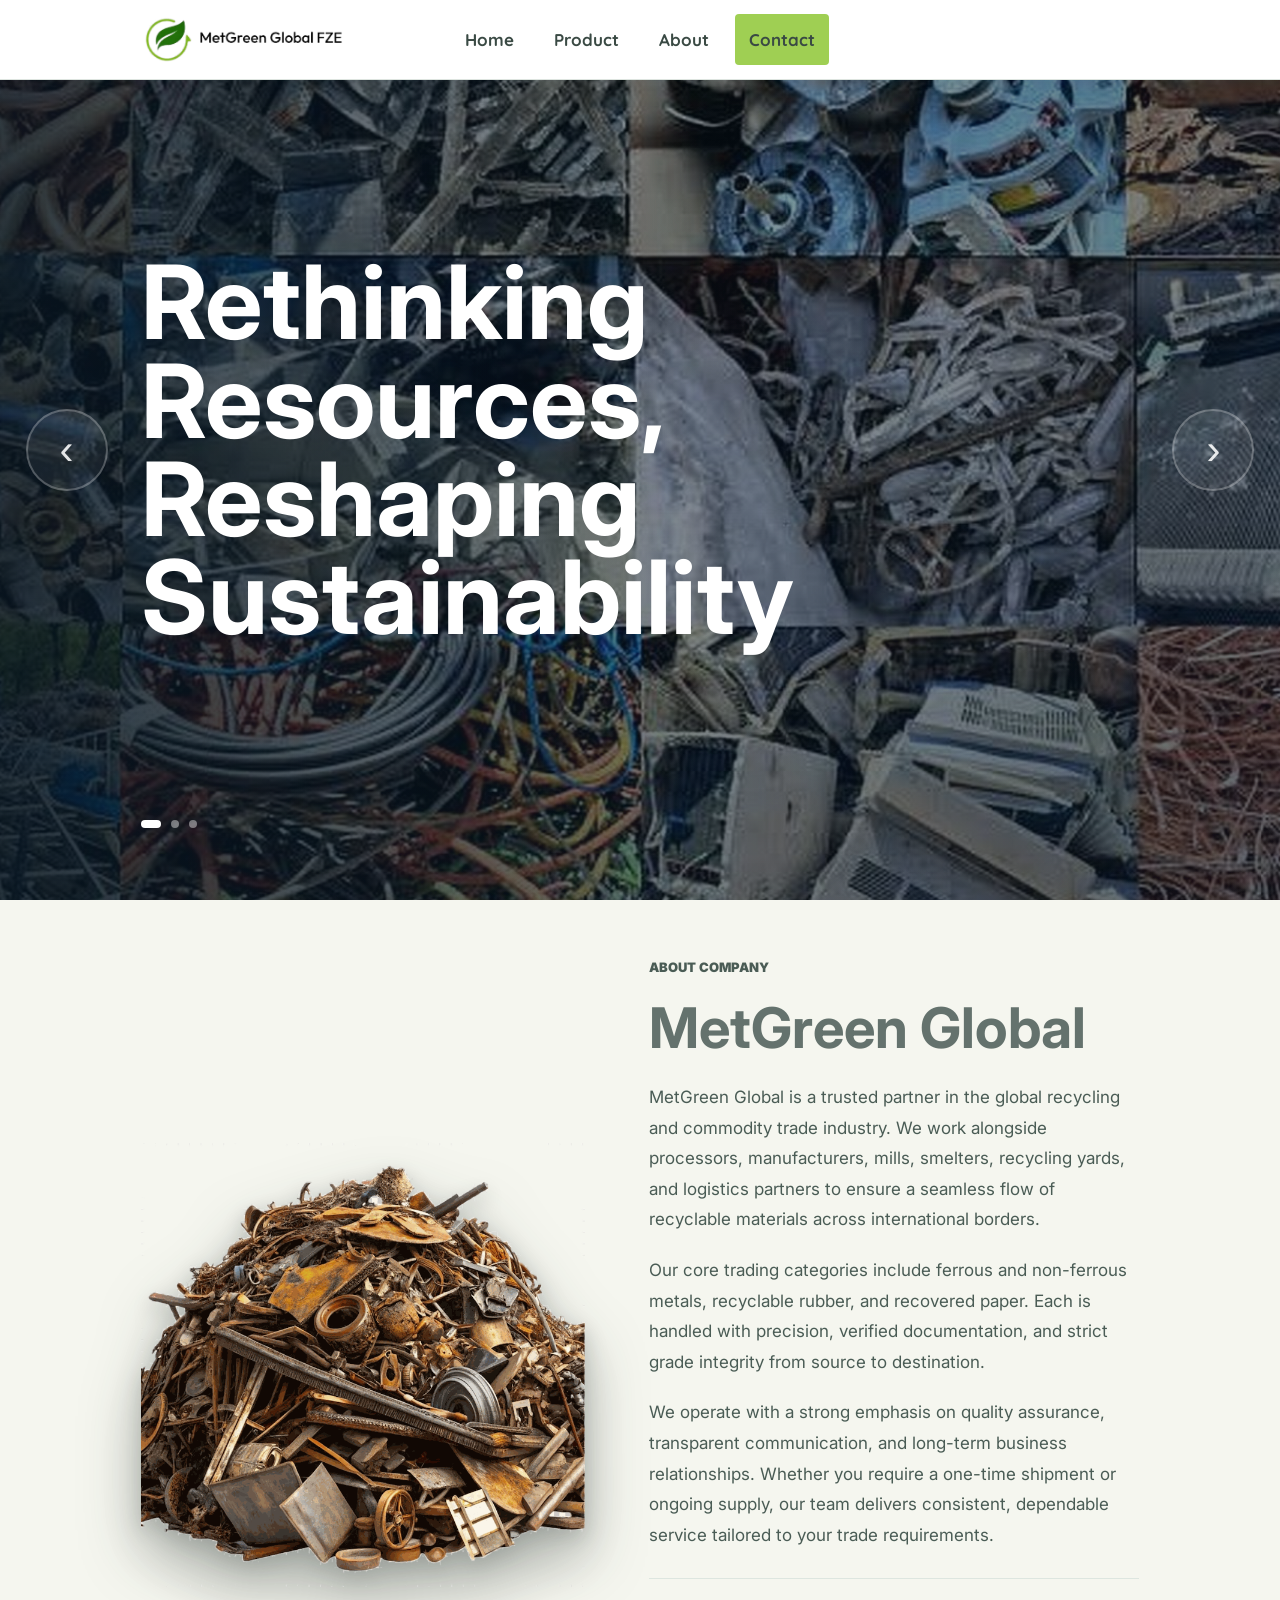
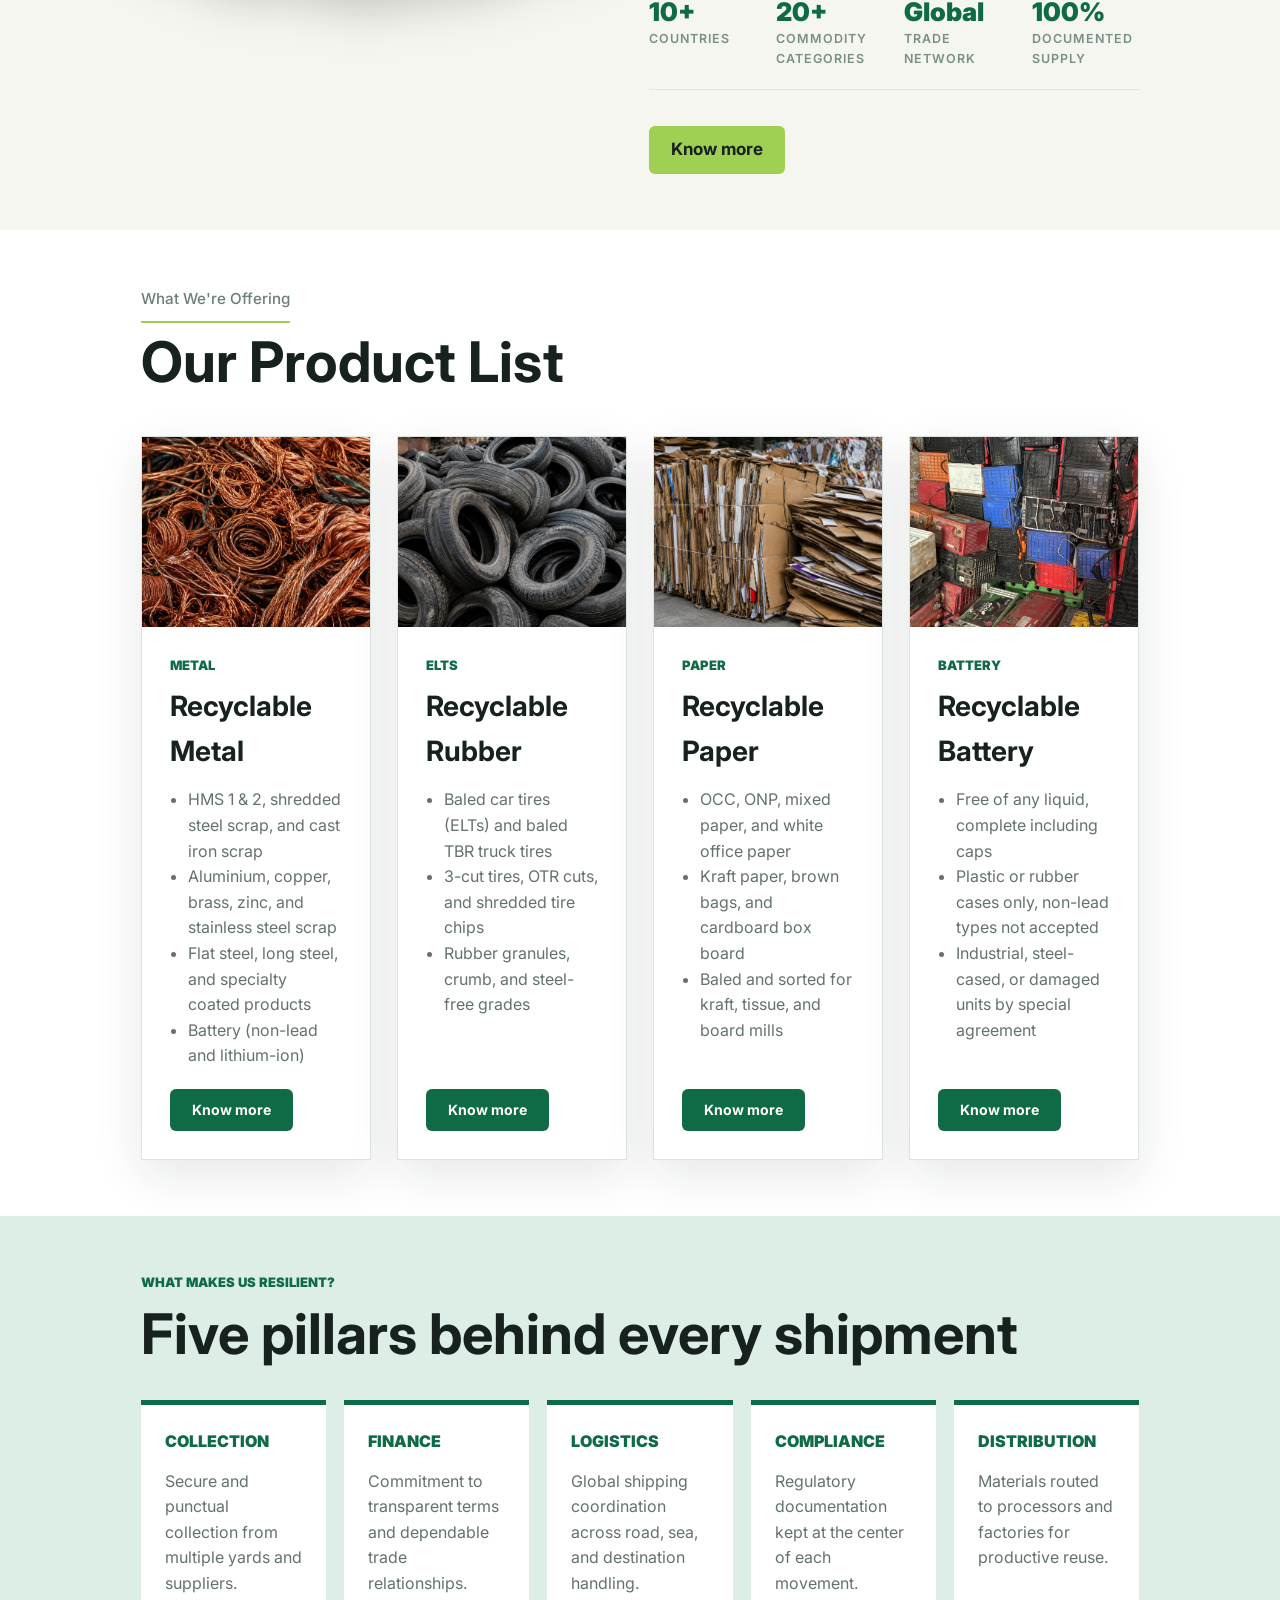
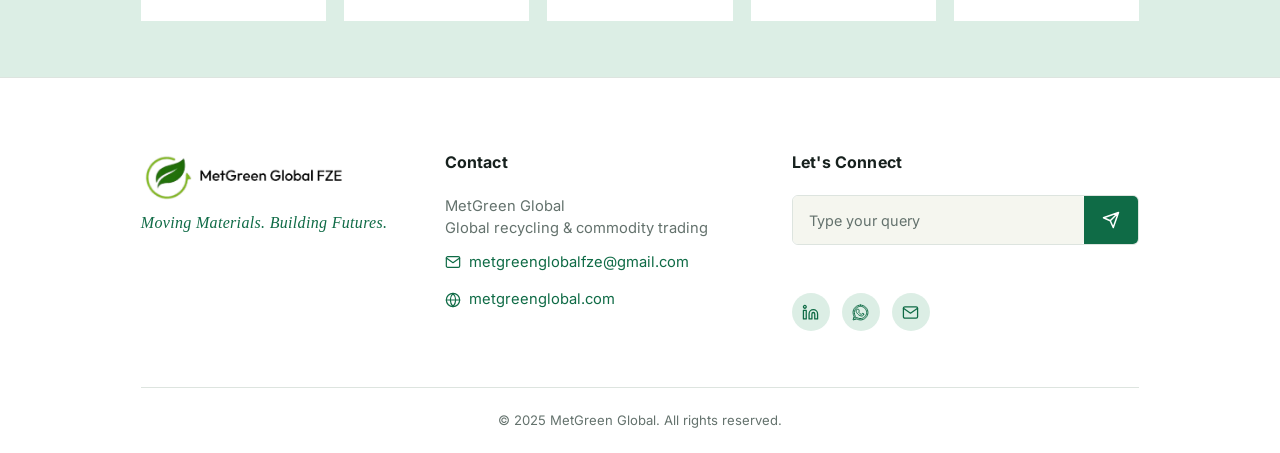
==== commit bc52ceaf: "Add files via upload" ====
--- a/index.html
+++ b/index.html
@@ -170,7 +170,7 @@
         <div class="offering-grid">
           <article class="offering-card" id="metal">
             <img
-              src="Metals.png"
+              src="Metals.jpg"
               alt="Metal scrap and industrial processing area"
             />
             <div>
@@ -188,7 +188,7 @@
 
           <article class="offering-card" id="rubber">
             <img
-              src="tire.png"
+              src="tire.jpg"
               alt="Baled tire material ready for recycling"
             />
             <div>
@@ -205,7 +205,7 @@
 
           <article class="offering-card" id="paper">
             <img
-              src="paper.png"
+              src="paper.jpg"
               alt="Compressed paper and cardboard bales"
             />
             <div>
